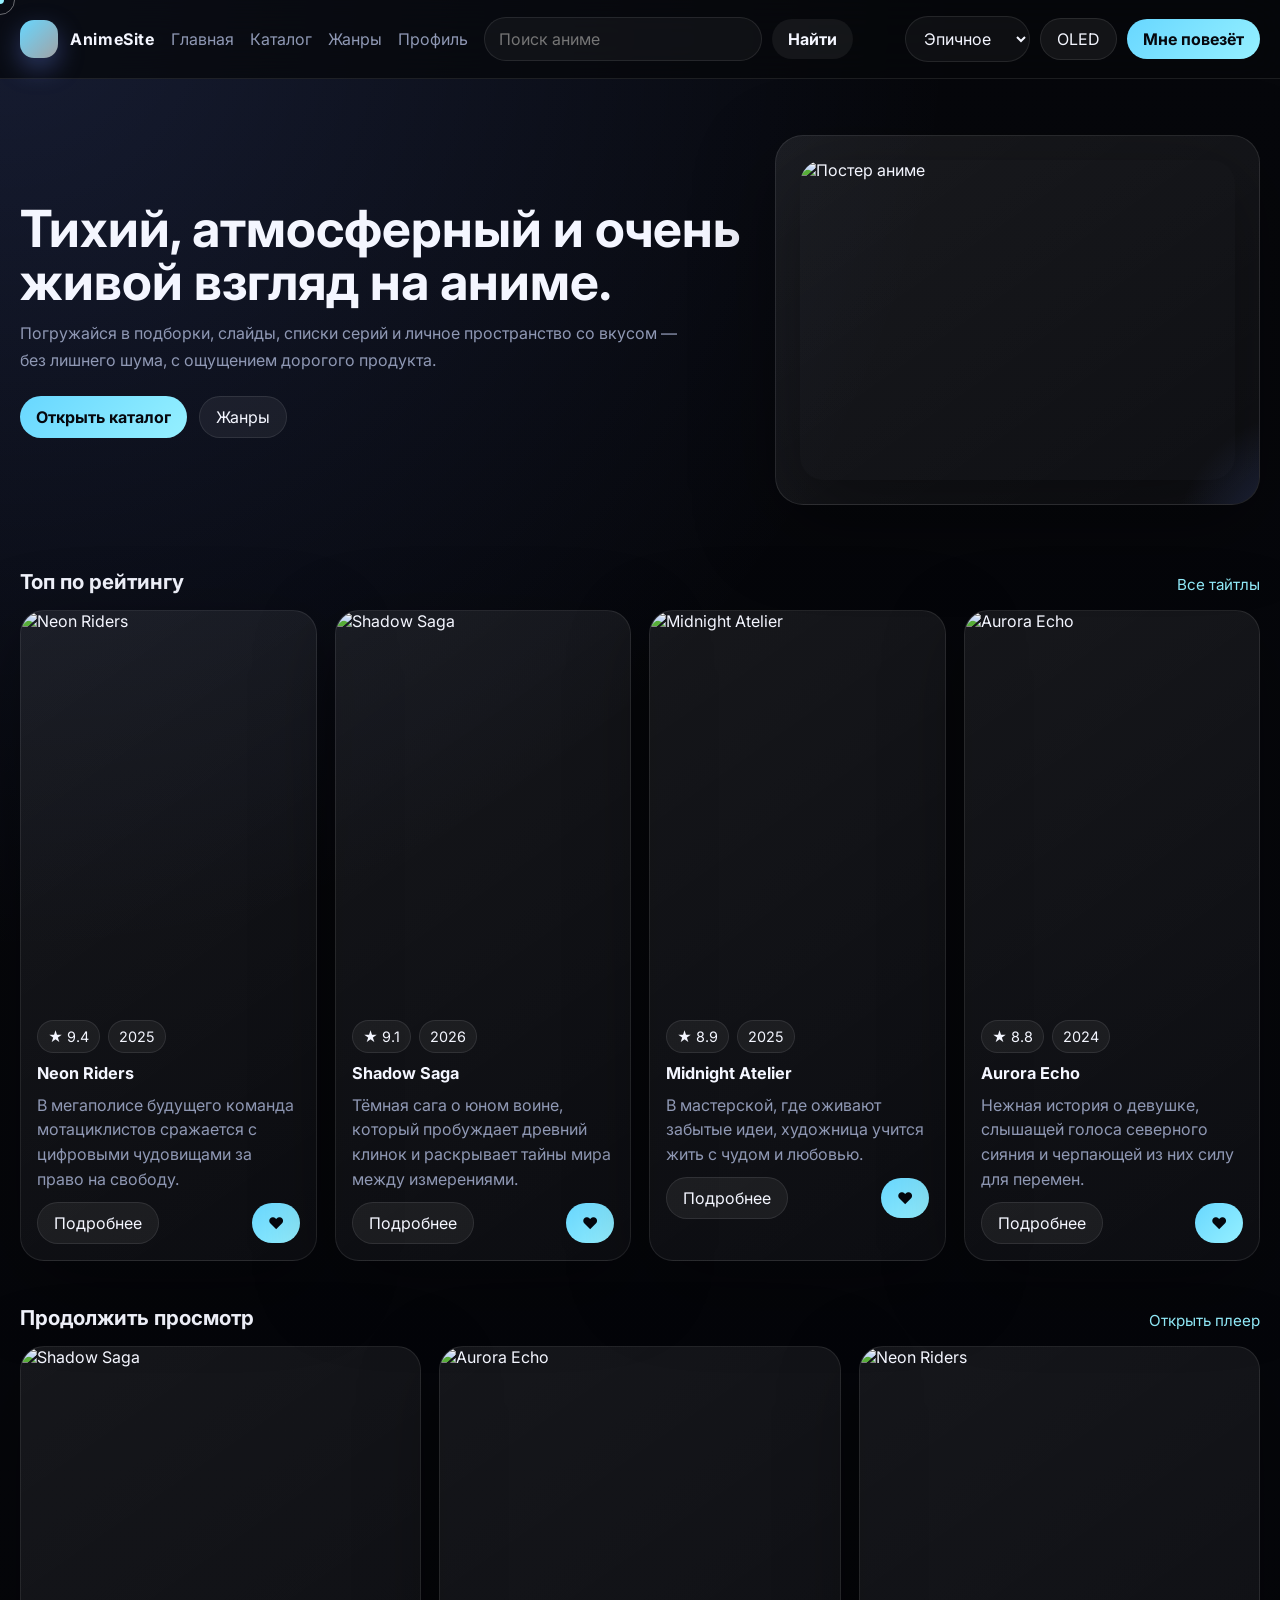
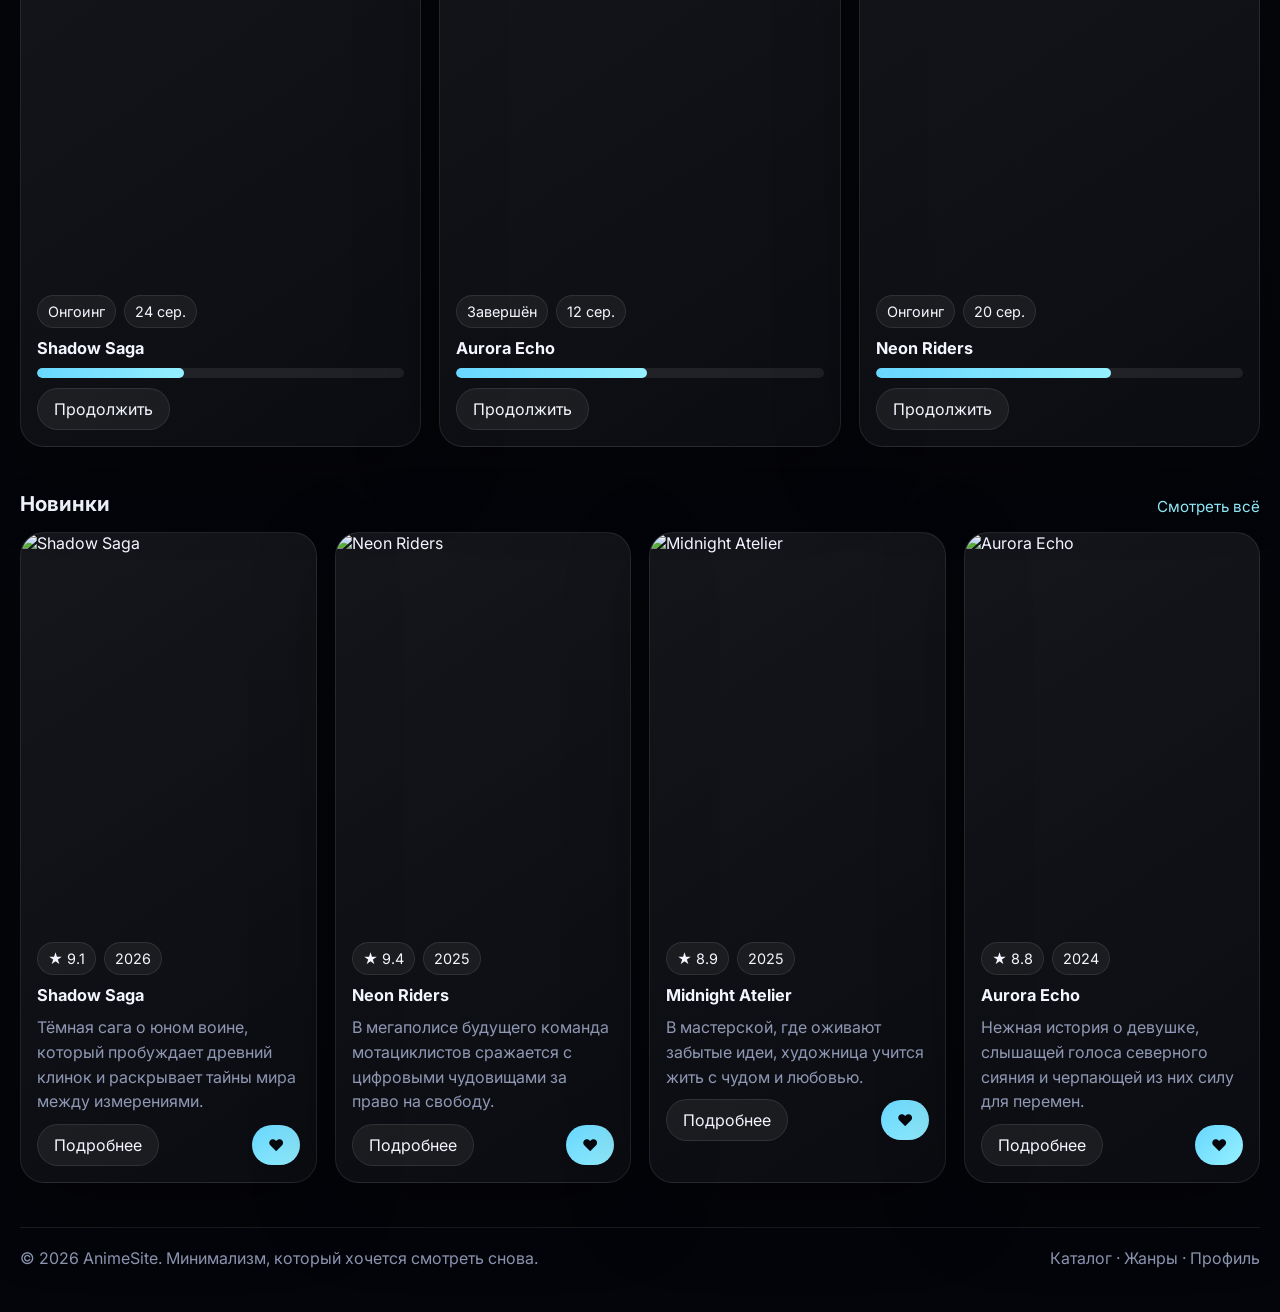
==== textanime-site/index.html @ b39f08aa "gg wp AI" ====
<!DOCTYPE html>
<html lang="ru">
  <head>
    <meta charset="UTF-8" />
    <meta name="viewport" content="width=device-width, initial-scale=1.0" />
    <title>AnimeSite — Главная</title>
    <link rel="preconnect" href="https://fonts.googleapis.com" />
    <link rel="preconnect" href="https://fonts.gstatic.com" crossorigin />
    <link href="https://fonts.googleapis.com/css2?family=Inter:wght@400;500;600;700;800&display=swap" rel="stylesheet" />
    <link rel="stylesheet" href="css/style.css" />
  </head>
  <body data-page="home">
    <div class="cursor-dot"></div>
    <div class="cursor-ring"></div>
    <header class="topbar glass">
      <div class="container topbar__inner">
        <a class="brand" href="index.html">
          <span class="brand__mark"></span>
          <span>AnimeSite</span>
        </a>
        <nav class="nav">
          <a href="index.html">Главная</a>
          <a href="catalog.html">Каталог</a>
          <a href="categories.html">Жанры</a>
          <a href="profile.html">Профиль</a>
        </nav>
        <form class="search-form" data-search-form>
          <input type="text" placeholder="Поиск аниме" aria-label="Поиск аниме" />
          <button class="btn btn--primary" type="submit">Найти</button>
        </form>
        <div class="toolbar">
          <select class="select-pill" data-mood-select>
            <option value="epic">Эпичное</option>
            <option value="sad">Грустное</option>
            <option value="fun">Рофл</option>
            <option value="vibe">Вайбовое</option>
          </select>
          <button class="btn btn--ghost" data-theme-toggle>OLED</button>
          <button class="btn btn--primary" data-lucky>Мне повезёт</button>
        </div>
      </div>
    </header>

    <main class="container">
      <section class="hero reveal">
        <div class="hero__content">
          <h1>Тихий, атмосферный и очень живой взгляд на аниме.</h1>
          <p>Погружайся в подборки, слайды, списки серий и личное пространство со вкусом — без лишнего шума, с ощущением дорогого продукта.</p>
          <div class="hero__actions">
            <a class="btn btn--primary" href="catalog.html">Открыть каталог</a>
            <a class="btn btn--ghost" href="categories.html">Жанры</a>
          </div>
        </div>
        <div class="hero__panel">
          <img src="https://picsum.photos/seed/hero/900/700" alt="Постер аниме" />
        </div>
      </section>

      <section class="section reveal">
        <div class="section__head">
          <h2 class="section__title">Топ по рейтингу</h2>
          <a class="section__link" href="catalog.html">Все тайтлы</a>
        </div>
        <div class="grid grid--cards" id="top-rated"></div>
      </section>

      <section class="section reveal">
        <div class="section__head">
          <h2 class="section__title">Продолжить просмотр</h2>
          <a class="section__link" href="watch.html">Открыть плеер</a>
        </div>
        <div class="grid grid--cards" id="continue-list"></div>
      </section>

      <section class="section reveal">
        <div class="section__head">
          <h2 class="section__title">Новинки</h2>
          <a class="section__link" href="catalog.html">Смотреть всё</a>
        </div>
        <div class="grid grid--cards" id="new-list"></div>
      </section>
    </main>

    <footer class="footer">
      <div class="container footer__inner">
        <div>© 2026 AnimeSite. Минимализм, который хочется смотреть снова.</div>
        <div>Каталог · Жанры · Профиль</div>
      </div>
    </footer>

    <div class="toast"></div>
    <script src="js/main.js"></script>
    <script src="js/ratings.js"></script>
    <script src="js/catalog.js"></script>
    <script src="js/player.js"></script>
  </body>
</html>
---- textanime-site/css/style.css ----
:root {
  --bg: #06070b;
  --bg-soft: #10131b;
  --surface: rgba(255, 255, 255, 0.05);
  --surface-strong: rgba(255, 255, 255, 0.08);
  --text: #f4f6ff;
  --muted: #8f98b4;
  --accent: #6c8cff;
  --accent-strong: #94b8ff;
  --accent-soft: rgba(108, 140, 255, 0.15);
  --line: rgba(255, 255, 255, 0.09);
  --shadow: 0 24px 80px rgba(0, 0, 0, 0.36);
  --radius: 24px;
  --radius-sm: 16px;
  --transition: 280ms cubic-bezier(0.22, 1, 0.36, 1);
}

:root[data-theme="oled"] {
  --bg: #000000;
  --bg-soft: #07090d;
  --surface: rgba(255, 255, 255, 0.04);
  --surface-strong: rgba(255, 255, 255, 0.07);
  --line: rgba(255, 255, 255, 0.08);
}

:root[data-mood="sad"] { --accent: #7a8cff; --accent-strong: #9db0ff; }
:root[data-mood="epic"] { --accent: #68d7ff; --accent-strong: #95f0ff; }
:root[data-mood="fun"] { --accent: #ff8ecb; --accent-strong: #ffc3e5; }
:root[data-mood="vibe"] { --accent: #a88bff; --accent-strong: #ccb9ff; }

* { box-sizing: border-box; }
html { scroll-behavior: smooth; }
body {
  margin: 0;
  font-family: Inter, "Segoe UI", Roboto, sans-serif;
  background:
    radial-gradient(circle at top left, rgba(108, 140, 255, 0.16), transparent 30%),
    linear-gradient(180deg, var(--bg) 0%, #04050a 100%);
  color: var(--text);
  cursor: none;
  min-height: 100vh;
  animation: pageFadeIn 800ms var(--transition);
}

body::before {
  content: "";
  position: fixed;
  inset: 0;
  pointer-events: none;
  background: linear-gradient(120deg, transparent 0%, rgba(255,255,255,0.02) 50%, transparent 100%);
  transform: translateX(-100%);
  animation: shimmer 16s linear infinite;
  mix-blend-mode: screen;
}

img { display: block; max-width: 100%; }
a { color: inherit; text-decoration: none; }
button, input, select { font: inherit; }
button { cursor: none; }

.container, .main-shell {
  width: min(1240px, calc(100% - 32px));
  margin: 0 auto;
}

.topbar {
  position: sticky;
  top: 0;
  z-index: 50;
  backdrop-filter: blur(20px);
  background: rgba(6, 7, 11, 0.72);
  border-bottom: 1px solid var(--line);
}

.topbar__inner {
  display: flex;
  align-items: center;
  justify-content: space-between;
  gap: 16px;
  padding: 16px 0;
}

.brand {
  display: flex;
  align-items: center;
  gap: 12px;
  font-weight: 700;
  letter-spacing: 0.04em;
}

.brand__mark {
  width: 38px;
  height: 38px;
  border-radius: 14px;
  background: linear-gradient(135deg, var(--accent), rgba(255,255,255,0.62));
  box-shadow: 0 10px 26px rgba(108, 140, 255, 0.35);
}

.nav {
  display: flex;
  gap: 16px;
  align-items: center;
}

.nav a {
  color: var(--muted);
  transition: color var(--transition), transform var(--transition);
}

.nav a:hover {
  color: var(--text);
  transform: translateY(-1px);
}

.toolbar {
  display: flex;
  gap: 10px;
  align-items: center;
}

.search-form {
  display: flex;
  gap: 10px;
  align-items: center;
  flex: 1;
  min-width: 280px;
}

.search-form input,
.select-pill,
.input-pill {
  border: 1px solid var(--line);
  background: rgba(255,255,255,0.04);
  color: var(--text);
  border-radius: 999px;
  padding: 11px 14px;
  outline: none;
}

.search-form button,
.btn, .chip, .ghost-btn {
  border: 0;
  padding: 10px 16px;
  border-radius: 999px;
  background: rgba(255,255,255,0.06);
  color: var(--text);
  transition: transform var(--transition), box-shadow var(--transition), background var(--transition);
}

.btn, .ghost-btn {
  display: inline-flex;
  align-items: center;
  justify-content: center;
  gap: 8px;
}

.btn:hover, .ghost-btn:hover, .chip:hover {
  transform: translateY(-2px);
  box-shadow: 0 10px 24px rgba(0,0,0,0.24);
}

.btn--primary {
  background: linear-gradient(135deg, var(--accent), var(--accent-strong));
  color: #05070d;
  font-weight: 700;
}

.btn--ghost {
  border: 1px solid var(--line);
}

.hero {
  display: grid;
  grid-template-columns: 1.2fr 0.8fr;
  gap: 28px;
  align-items: center;
  padding: 56px 0 36px;
}

.hero__content h1 {
  font-size: clamp(2rem, 4vw, 3.5rem);
  line-height: 1.04;
  margin: 0 0 12px;
}

.hero__content p {
  color: var(--muted);
  line-height: 1.7;
  font-size: 1rem;
  margin: 0 0 22px;
  max-width: 660px;
}

.hero__actions {
  display: flex;
  gap: 12px;
  flex-wrap: wrap;
}

.hero__panel {
  padding: 24px;
  border-radius: calc(var(--radius) + 4px);
  background: linear-gradient(145deg, rgba(255,255,255,0.08), rgba(255,255,255,0.04));
  border: 1px solid var(--line);
  box-shadow: var(--shadow);
  position: relative;
  overflow: hidden;
}

.hero__panel::after {
  content: "";
  position: absolute;
  inset: auto -40% -50% auto;
  width: 280px;
  height: 280px;
  background: radial-gradient(circle, rgba(108,140,255,0.26), transparent 70%);
  pointer-events: none;
}

.hero__panel img {
  width: 100%;
  height: 320px;
  object-fit: cover;
  border-radius: var(--radius);
  box-shadow: var(--shadow);
}

.section {
  padding: 28px 0 16px;
}

.section__head {
  display: flex;
  justify-content: space-between;
  align-items: end;
  gap: 16px;
  margin-bottom: 16px;
}

.section__title {
  font-size: 1.28rem;
  margin: 0;
}

.section__link {
  color: var(--accent-strong);
  font-size: 0.95rem;
}

.grid {
  display: grid;
  gap: 18px;
}

.grid--cards {
  grid-template-columns: repeat(auto-fit, minmax(220px, 1fr));
}

.card {
  background: linear-gradient(145deg, rgba(255,255,255,0.07), rgba(255,255,255,0.03));
  border: 1px solid var(--line);
  border-radius: var(--radius);
  overflow: hidden;
  box-shadow: var(--shadow);
  transform: translateY(18px);
  opacity: 0;
  transition: transform var(--transition), box-shadow var(--transition), border-color var(--transition);
}

.card.is-visible {
  transform: translateY(0);
  opacity: 1;
}

.card:hover {
  transform: translateY(-8px) scale(1.01);
  border-color: rgba(108,140,255,0.45);
  box-shadow: 0 30px 90px rgba(0,0,0,0.38);
}

.poster-shell {
  position: relative;
  overflow: hidden;
  aspect-ratio: 3 / 4;
  transform-style: preserve-3d;
  transition: transform var(--transition);
}

.poster-shell img {
  width: 100%;
  height: 100%;
  object-fit: cover;
  transition: transform 0.7s var(--transition);
}

.poster-shell:hover img {
  transform: scale(1.06);
}

.poster-shell:hover {
  transform: perspective(1600px) rotateX(var(--rx, 0deg)) rotateY(var(--ry, 0deg)) translateY(-6px) scale(1.02);
}

.card__body {
  padding: 16px;
  display: grid;
  gap: 10px;
}

.card__meta {
  display: flex;
  flex-wrap: wrap;
  gap: 8px;
  color: var(--muted);
  font-size: 0.9rem;
}

.badge, .chip {
  display: inline-flex;
  align-items: center;
  gap: 6px;
  padding: 7px 10px;
  border-radius: 999px;
  border: 1px solid var(--line);
  background: rgba(255,255,255,0.05);
  color: var(--text);
  white-space: nowrap;
}

.card__title {
  margin: 0;
  font-size: 1.02rem;
}

.card__desc {
  color: var(--muted);
  margin: 0;
  line-height: 1.55;
  min-height: 56px;
}

.card__actions {
  display: flex;
  justify-content: space-between;
  align-items: center;
  gap: 10px;
}

.heart-btn.is-active, .fave-btn.is-active {
  background: rgba(255, 114, 202, 0.17);
  color: #ffb1dd;
  animation: heartbeat 600ms var(--transition);
}

.heart-btn .icon { transition: transform var(--transition); }
.heart-btn.is-active .icon { transform: scale(1.16); }

.rating-stars {
  display: flex;
  gap: 4px;
  align-items: center;
  flex-wrap: wrap;
}

.rating-star {
  font-size: 1.15rem;
  color: rgba(255,255,255,0.22);
  transition: transform var(--transition), color var(--transition), text-shadow var(--transition);
  position: relative;
}

.rating-star:hover {
  transform: scale(1.15);
  color: var(--accent-strong);
  text-shadow: 0 0 20px rgba(108,140,255,0.4);
}

.rating-star.is-active {
  color: var(--accent-strong);
  animation: starPop 480ms var(--transition);
}

.rating-star::after {
  content: "";
  position: absolute;
  inset: -2px;
  border-radius: 999px;
  background: radial-gradient(circle, rgba(108,140,255,0.14), transparent 65%);
  opacity: 0;
  transform: scale(0.7);
  transition: opacity var(--transition), transform var(--transition);
}

.rating-star.is-active::after {
  opacity: 1;
  transform: scale(1.1);
}

.progress-shell {
  height: 10px;
  background: rgba(255,255,255,0.08);
  border-radius: 999px;
  overflow: hidden;
}

.progress-bar {
  height: 100%;
  background: linear-gradient(90deg, var(--accent), var(--accent-strong));
  border-radius: inherit;
  width: 0;
  animation: progressGrow 1.1s var(--transition) forwards;
}

.footer {
  padding: 28px 0 44px;
  color: var(--muted);
}

.footer__inner {
  display: flex;
  justify-content: space-between;
  gap: 16px;
  flex-wrap: wrap;
  border-top: 1px solid var(--line);
  padding-top: 20px;
}

.glass {
  backdrop-filter: blur(22px);
}

.layout {
  display: grid;
  grid-template-columns: 280px 1fr;
  gap: 20px;
  padding: 24px 0 36px;
}

.sidebar {
  padding: 20px;
  border: 1px solid var(--line);
  border-radius: var(--radius);
  background: rgba(255,255,255,0.04);
  box-shadow: var(--shadow);
  height: max-content;
  position: sticky;
  top: 88px;
}

.sidebar h3,
.panel h3,
.panel h4 {
  margin-top: 0;
  margin-bottom: 12px;
}

.filter-group { display: grid; gap: 10px; margin-bottom: 16px; }
.filter-group label { color: var(--muted); display: flex; gap: 8px; align-items: center; }
.filter-group select, .filter-group input { width: 100%; }

.panel {
  padding: 22px;
  border-radius: var(--radius);
  background: rgba(255,255,255,0.04);
  border: 1px solid var(--line);
  box-shadow: var(--shadow);
}

.panel--hero {
  padding: 26px;
}

.hero-card {
  display: grid;
  grid-template-columns: 280px 1fr;
  gap: 24px;
  align-items: center;
}

.hero-card__poster img { width: 100%; height: 100%; object-fit: cover; border-radius: var(--radius); }

.hero-card__content { display: grid; gap: 12px; }

.tabs { display: flex; flex-wrap: wrap; gap: 10px; margin-bottom: 16px; }
.tab-btn {
  padding: 10px 14px;
  border-radius: 999px;
  border: 1px solid var(--line);
  background: rgba(255,255,255,0.05);
  color: var(--text);
  transition: background var(--transition), transform var(--transition);
}
.tab-btn.active, .tab-btn:hover { background: var(--accent-soft); transform: translateY(-2px); }
.tab-pane { display: none; animation: fadeUp 420ms var(--transition); }
.tab-pane.active { display: block; }

.episode-list, .related-list, .list-stack, .rating-list { display: grid; gap: 10px; }
.episode-item, .list-item {
  display: flex;
  justify-content: space-between;
  align-items: center;
  gap: 10px;
  padding: 12px 14px;
  border-radius: 16px;
  background: rgba(255,255,255,0.04);
  border: 1px solid var(--line);
}

.episode-item.is-active {
  border-color: rgba(108,140,255,0.45);
  background: rgba(108,140,255,0.16);
}

.category-grid {
  display: grid;
  grid-template-columns: repeat(auto-fit, minmax(180px, 1fr));
  gap: 14px;
}

.category-card {
  display: grid;
  gap: 10px;
  padding: 24px;
  border-radius: var(--radius);
  background: linear-gradient(145deg, rgba(255,255,255,0.07), rgba(255,255,255,0.03));
  border: 1px solid var(--line);
  transition: transform var(--transition), border-color var(--transition);
}

.category-card:hover { transform: translateY(-6px); border-color: rgba(108,140,255,0.45); }

.search-shell { display: grid; gap: 16px; padding: 20px 0 36px; }

.search-summary { color: var(--muted); }

.profile-grid { display: grid; gap: 18px; grid-template-columns: repeat(auto-fit, minmax(260px, 1fr)); }

.stats-pill { display: inline-flex; align-items: center; gap: 8px; color: var(--accent-strong); }

.empty-state {
  padding: 24px;
  border-radius: var(--radius);
  text-align: center;
  color: var(--muted);
  border: 1px dashed var(--line);
  background: rgba(255,255,255,0.03);
}

.modal {
  position: fixed;
  inset: 0;
  background: rgba(0,0,0,0.72);
  display: none;
  align-items: center;
  justify-content: center;
  z-index: 90;
  backdrop-filter: blur(14px);
  padding: 24px;
}

.modal.is-open { display: flex; animation: fadeUp 360ms var(--transition); }
.modal__content {
  width: min(500px, 100%);
  padding: 24px;
  border-radius: 24px;
  background: linear-gradient(145deg, rgba(255,255,255,0.08), rgba(255,255,255,0.04));
  border: 1px solid var(--line);
  box-shadow: var(--shadow);
}

.toast {
  position: fixed;
  bottom: 24px;
  right: 24px;
  z-index: 100;
  padding: 12px 16px;
  border-radius: 999px;
  background: rgba(255,255,255,0.08);
  border: 1px solid var(--line);
  transform: translateY(20px);
  opacity: 0;
  pointer-events: none;
  transition: all 320ms var(--transition);
}

.toast.is-visible { transform: translateY(0); opacity: 1; }

.cursor-dot, .cursor-ring {
  position: fixed;
  top: 0;
  left: 0;
  pointer-events: none;
  z-index: 110;
  transform: translate(-50%, -50%);
  transition: transform 180ms ease, width 180ms ease, height 180ms ease;
}
.cursor-dot { width: 8px; height: 8px; background: var(--accent-strong); border-radius: 999px; }
.cursor-ring { width: 30px; height: 30px; border: 1px solid rgba(255,255,255,0.4); border-radius: 999px; }
body.cursor-hover .cursor-ring { width: 48px; height: 48px; border-color: var(--accent-strong); }

.skeleton {
  position: relative;
  overflow: hidden;
  background: rgba(255,255,255,0.05);
  border: 1px solid var(--line);
}
.skeleton::before {
  content: "";
  position: absolute;
  inset: 0;
  transform: translateX(-120%);
  background: linear-gradient(90deg, transparent, rgba(255,255,255,0.16), transparent);
  animation: shimmer 1.3s infinite;
}

.reveal { opacity: 0; transform: translateY(18px); transition: all 700ms var(--transition); }
.reveal.is-visible { opacity: 1; transform: translateY(0); }

.watch-shell { display: grid; gap: 18px; grid-template-columns: 1.4fr 0.65fr; align-items: start; padding: 24px 0 36px; }
.watch-player { padding: 20px; border-radius: var(--radius); background: rgba(255,255,255,0.04); border: 1px solid var(--line); box-shadow: var(--shadow); }
.watch-shell.cinematic .watch-player { background: linear-gradient(145deg, rgba(108,140,255,0.15), rgba(255,255,255,0.04)); }
.watch-player video { width: 100%; border-radius: 18px; background: #000; }
.video-toolbar { display: flex; align-items: center; justify-content: space-between; gap: 10px; margin-bottom: 12px; flex-wrap: wrap; }

@keyframes pageFadeIn { from { opacity: 0; transform: translateY(8px);} to { opacity: 1; transform: translateY(0);} }
@keyframes shimmer { 100% { transform: translateX(120%);} }
@keyframes starPop { 0% { transform: scale(0.86);} 60% { transform: scale(1.18);} 100% { transform: scale(1);} }
@keyframes heartbeat { 0% { transform: scale(1);} 40% { transform: scale(1.18);} 70% { transform: scale(0.98);} 100% { transform: scale(1);} }
@keyframes progressGrow { from { width: 0; } to { width: var(--progress, 60%);} }
@keyframes fadeUp { from { opacity: 0; transform: translateY(12px);} to { opacity: 1; transform: translateY(0);} }

@media (max-width: 980px) {
  .hero, .watch-shell, .hero-card { grid-template-columns: 1fr; }
  .layout { grid-template-columns: 1fr; }
  .sidebar { position: static; }
}

@media (max-width: 760px) {
  .topbar__inner { flex-wrap: wrap; }
  .search-form { order: 3; width: 100%; min-width: 0; }
  .nav { width: 100%; justify-content: space-between; flex-wrap: wrap; }
  .hero { padding-top: 34px; }
  .section__head { flex-direction: column; align-items: flex-start; }
}
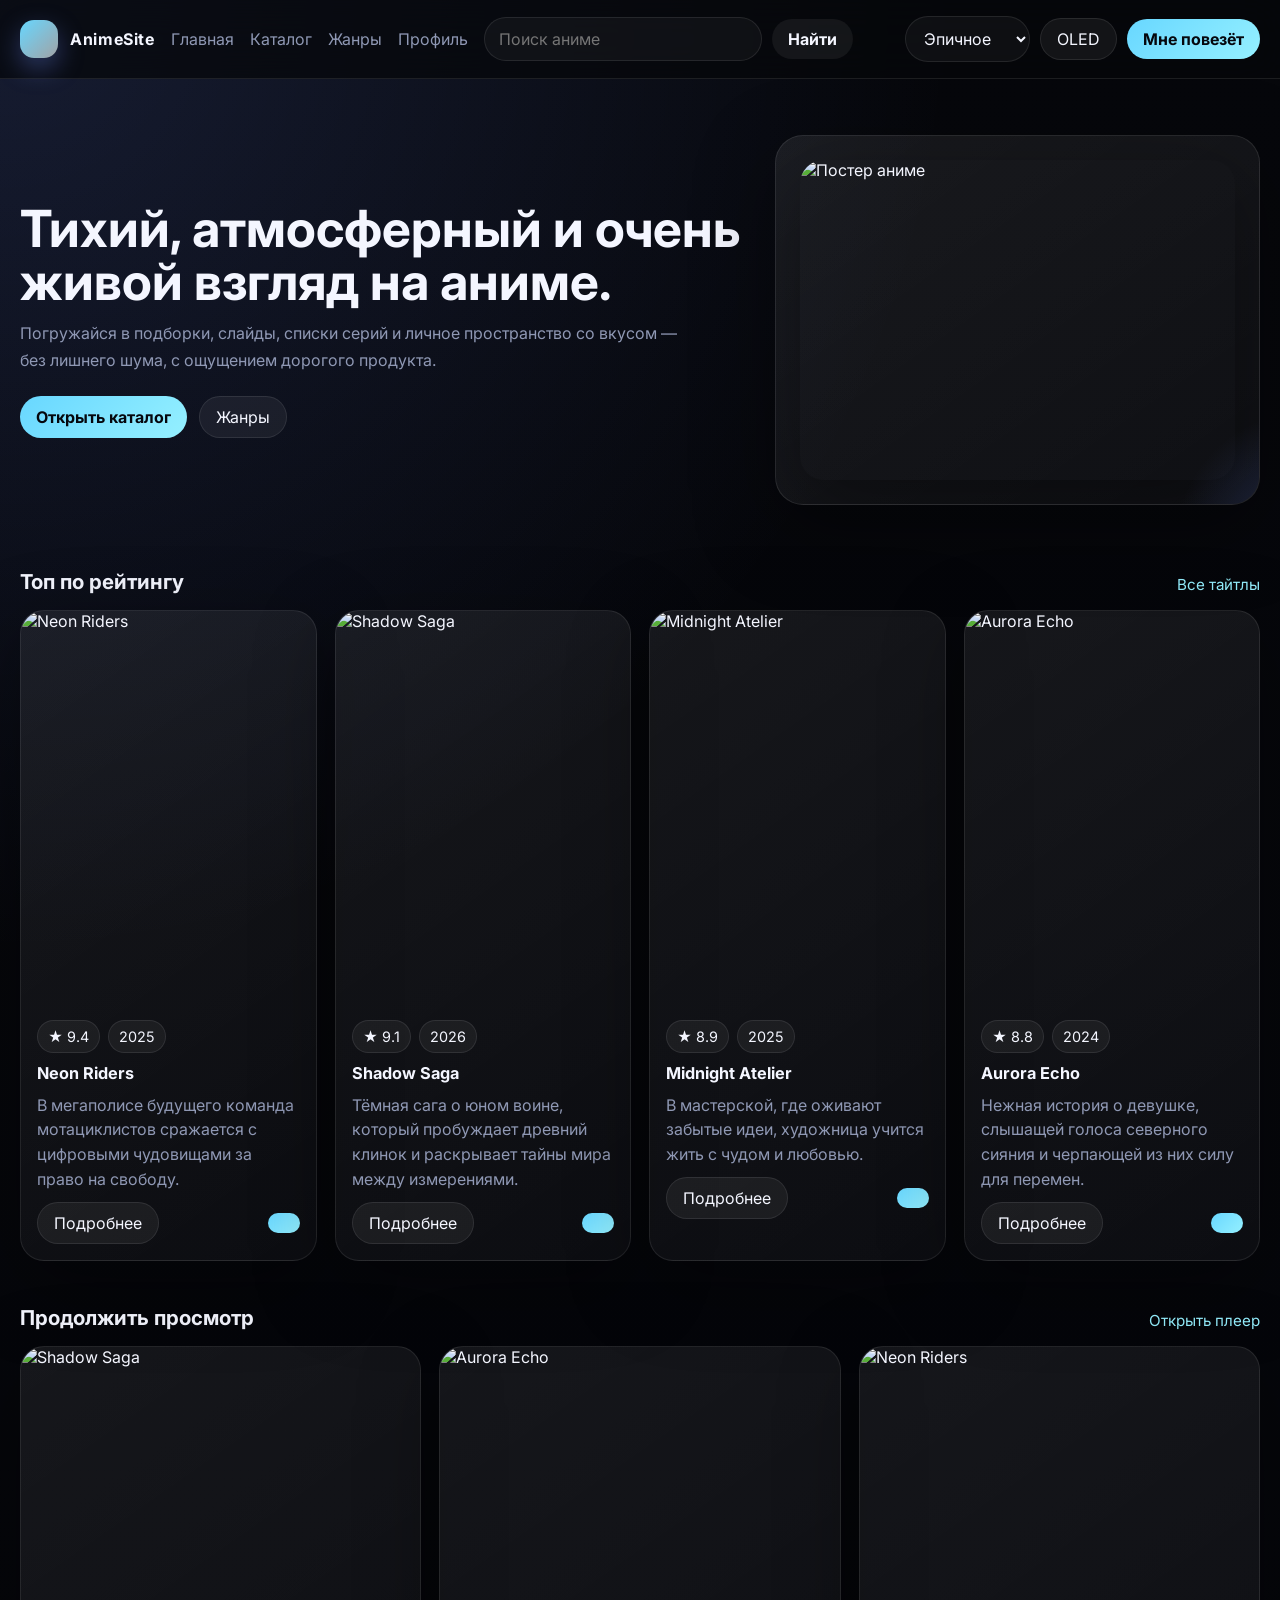
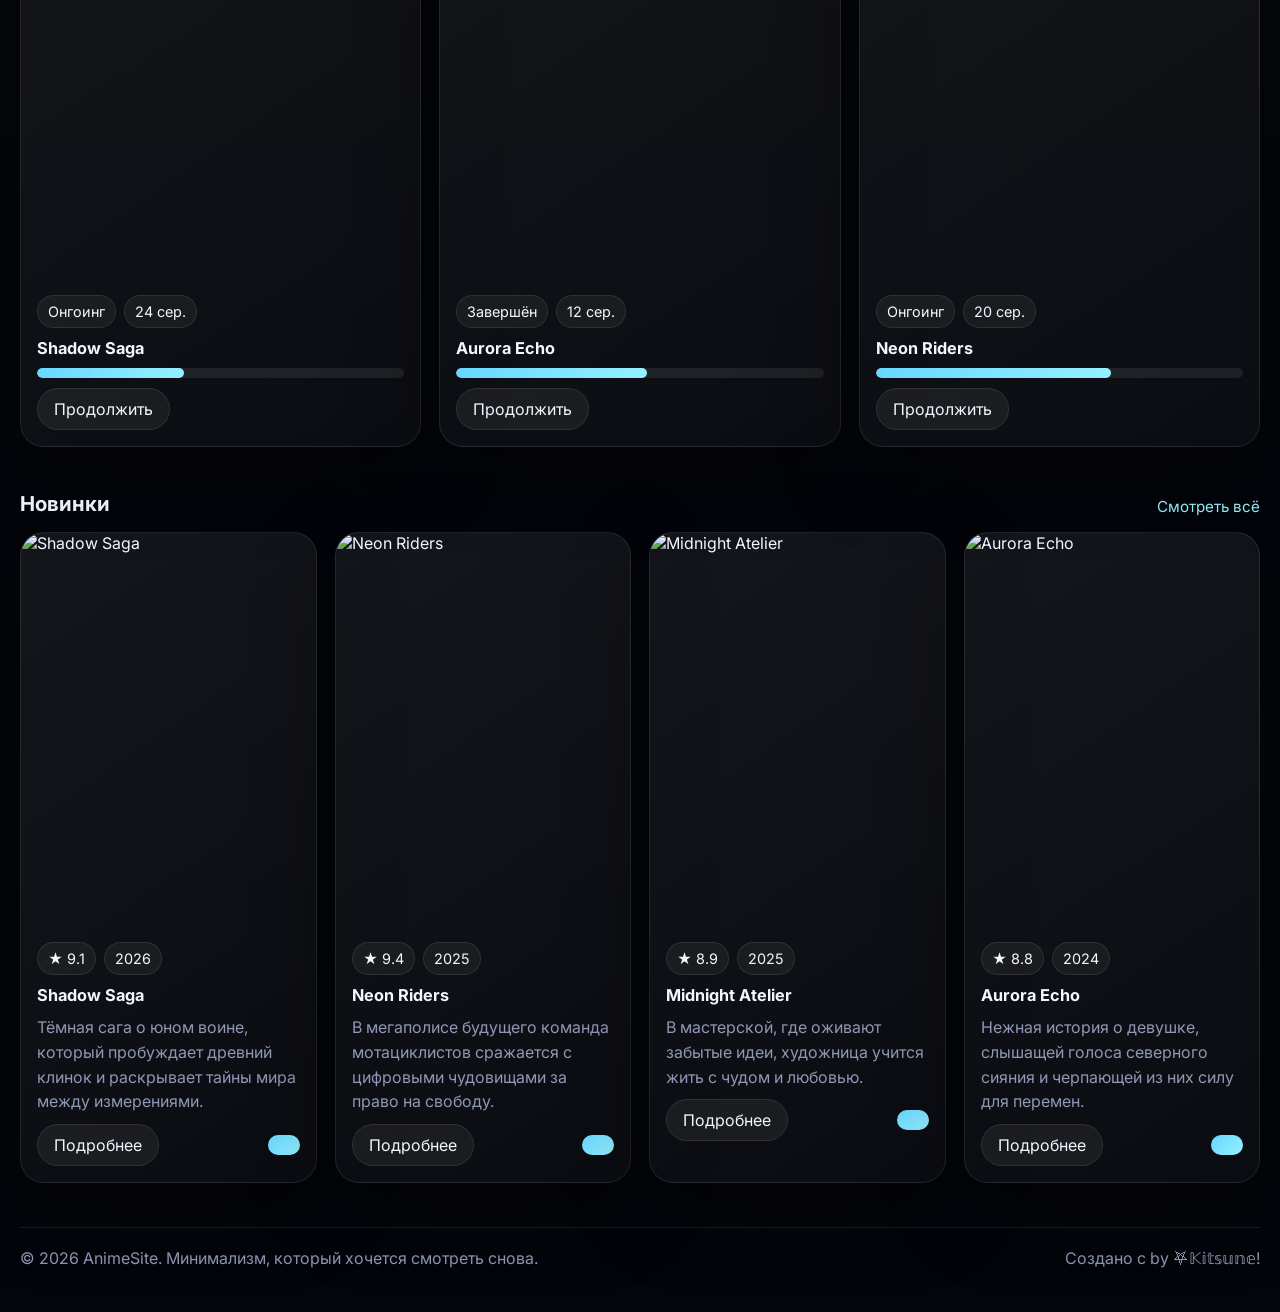
==== commit 73dc8ec4: "someone brain fuck" ====
--- a/textanime-site/index.html
+++ b/textanime-site/index.html
@@ -8,6 +8,7 @@
     <link rel="preconnect" href="https://fonts.gstatic.com" crossorigin />
     <link href="https://fonts.googleapis.com/css2?family=Inter:wght@400;500;600;700;800&display=swap" rel="stylesheet" />
     <link rel="stylesheet" href="css/style.css" />
+    <script src="https://kit.fontawesome.com/2aed1e5ed4.js" crossorigin="anonymous"></script>
   </head>
   <body data-page="home">
     <div class="cursor-dot"></div>
@@ -84,7 +85,7 @@
     <footer class="footer">
       <div class="container footer__inner">
         <div>© 2026 AnimeSite. Минимализм, который хочется смотреть снова.</div>
-        <div>Каталог · Жанры · Профиль</div>
+        <div>Создано с <i class="fa-regular fa-heart"></i> by ⛧𝕂𝕚𝕥𝕤𝕦𝕟𝕖!</div>
       </div>
     </footer>
 
--- a/textanime-site/css/style.css
+++ b/textanime-site/css/style.css
@@ -37,7 +37,7 @@
     radial-gradient(circle at top left, rgba(108, 140, 255, 0.16), transparent 30%),
     linear-gradient(180deg, var(--bg) 0%, #04050a 100%);
   color: var(--text);
-  cursor: none;
+  cursor: auto;
   min-height: 100vh;
   animation: pageFadeIn 800ms var(--transition);
 }
@@ -586,17 +586,9 @@
 .toast.is-visible { transform: translateY(0); opacity: 1; }
 
 .cursor-dot, .cursor-ring {
-  position: fixed;
-  top: 0;
-  left: 0;
-  pointer-events: none;
-  z-index: 110;
-  transform: translate(-50%, -50%);
-  transition: transform 180ms ease, width 180ms ease, height 180ms ease;
-}
-.cursor-dot { width: 8px; height: 8px; background: var(--accent-strong); border-radius: 999px; }
-.cursor-ring { width: 30px; height: 30px; border: 1px solid rgba(255,255,255,0.4); border-radius: 999px; }
-body.cursor-hover .cursor-ring { width: 48px; height: 48px; border-color: var(--accent-strong); }
+  /* Hidden: restore native system cursor while keeping elements for backwards compatibility */
+  display: none !important;
+}
 
 .skeleton {
   position: relative;
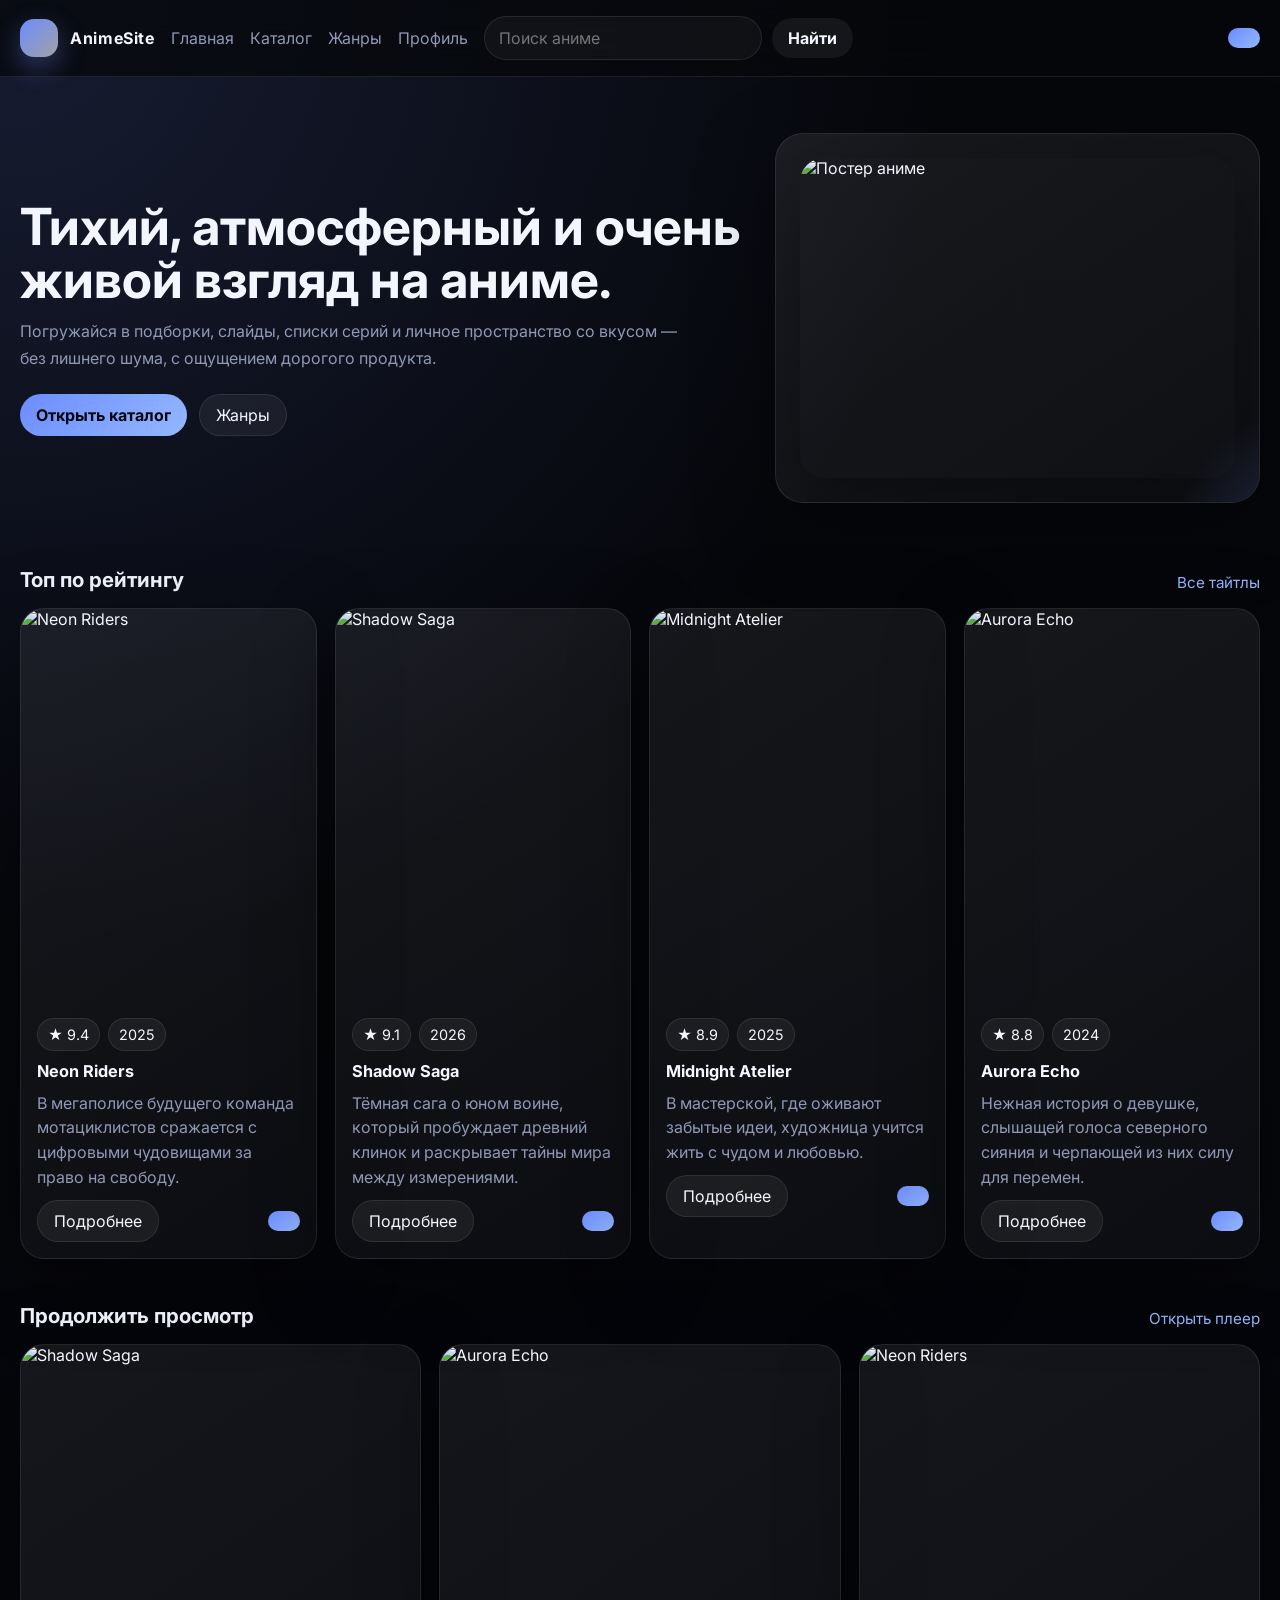
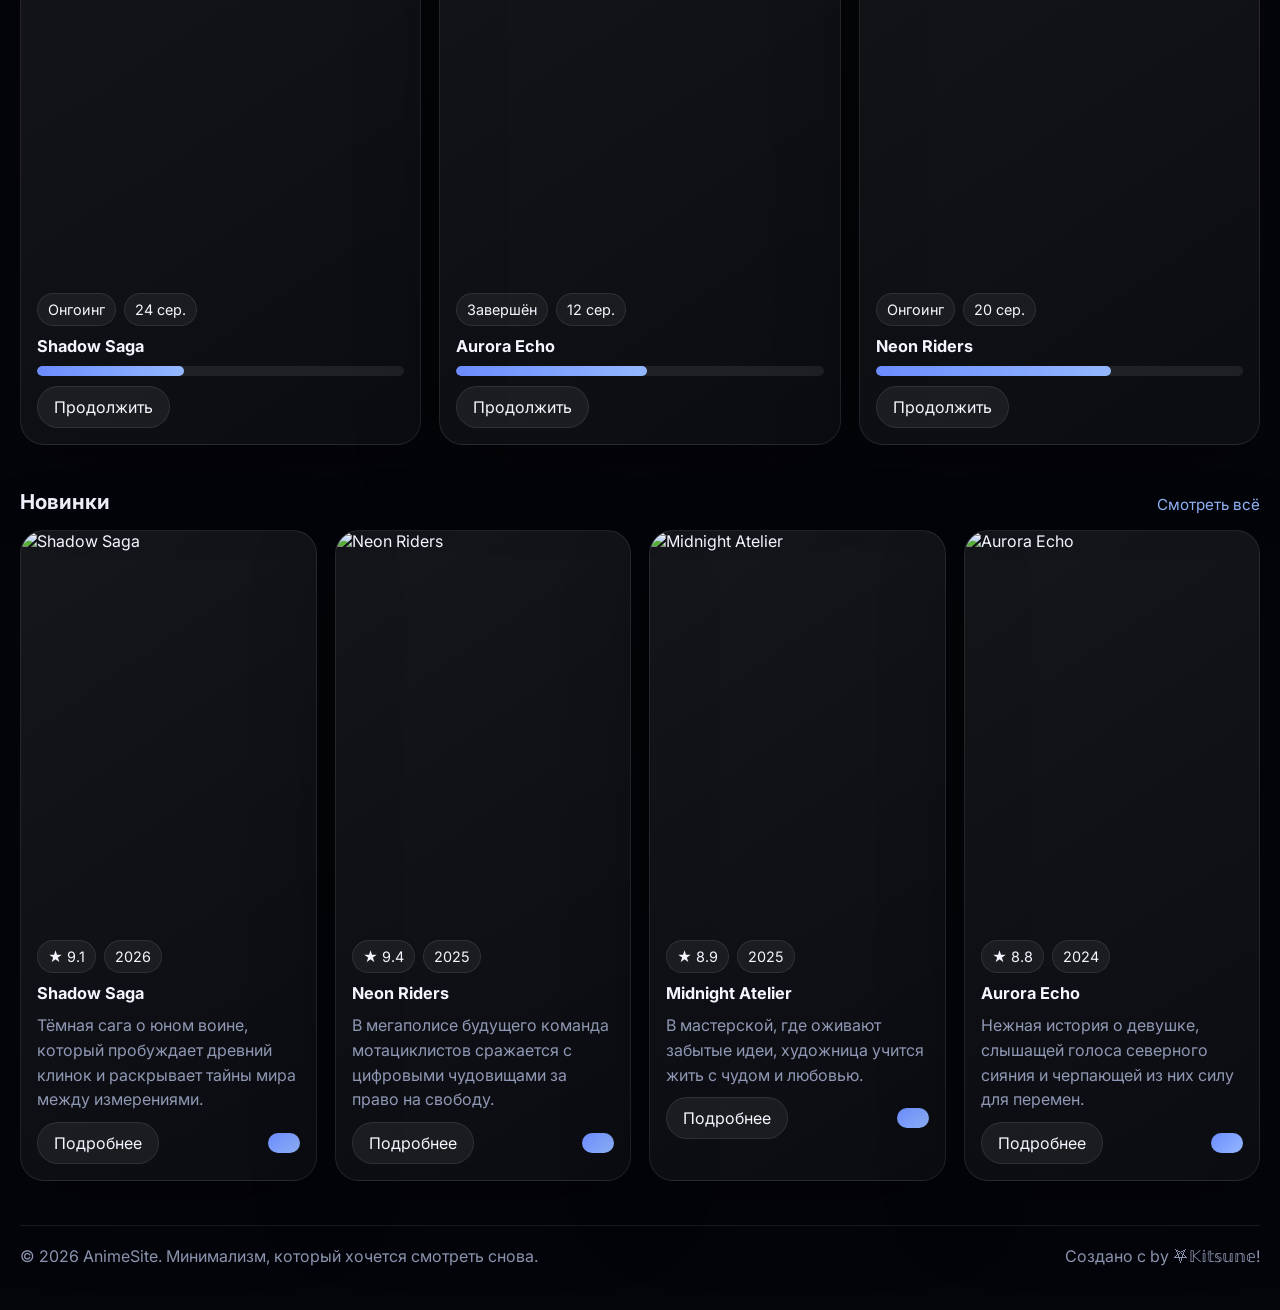
==== commit 115d11c6: "Я в ахуе" ====
--- a/textanime-site/index.html
+++ b/textanime-site/index.html
@@ -30,14 +30,7 @@
           <button class="btn btn--primary" type="submit">Найти</button>
         </form>
         <div class="toolbar">
-          <select class="select-pill" data-mood-select>
-            <option value="epic">Эпичное</option>
-            <option value="sad">Грустное</option>
-            <option value="fun">Рофл</option>
-            <option value="vibe">Вайбовое</option>
-          </select>
-          <button class="btn btn--ghost" data-theme-toggle>OLED</button>
-          <button class="btn btn--primary" data-lucky>Мне повезёт</button>
+          <button class="btn btn--primary" data-lucky><i class="fa-solid fa-dice"></i></button>
         </div>
       </div>
     </header>
--- a/textanime-site/css/style.css
+++ b/textanime-site/css/style.css
@@ -15,18 +15,7 @@
   --transition: 280ms cubic-bezier(0.22, 1, 0.36, 1);
 }
 
-:root[data-theme="oled"] {
-  --bg: #000000;
-  --bg-soft: #07090d;
-  --surface: rgba(255, 255, 255, 0.04);
-  --surface-strong: rgba(255, 255, 255, 0.07);
-  --line: rgba(255, 255, 255, 0.08);
-}
-
-:root[data-mood="sad"] { --accent: #7a8cff; --accent-strong: #9db0ff; }
-:root[data-mood="epic"] { --accent: #68d7ff; --accent-strong: #95f0ff; }
-:root[data-mood="fun"] { --accent: #ff8ecb; --accent-strong: #ffc3e5; }
-:root[data-mood="vibe"] { --accent: #a88bff; --accent-strong: #ccb9ff; }
+/* Theme/mood variants removed — toolbar controls deleted */
 
 * { box-sizing: border-box; }
 html { scroll-behavior: smooth; }
